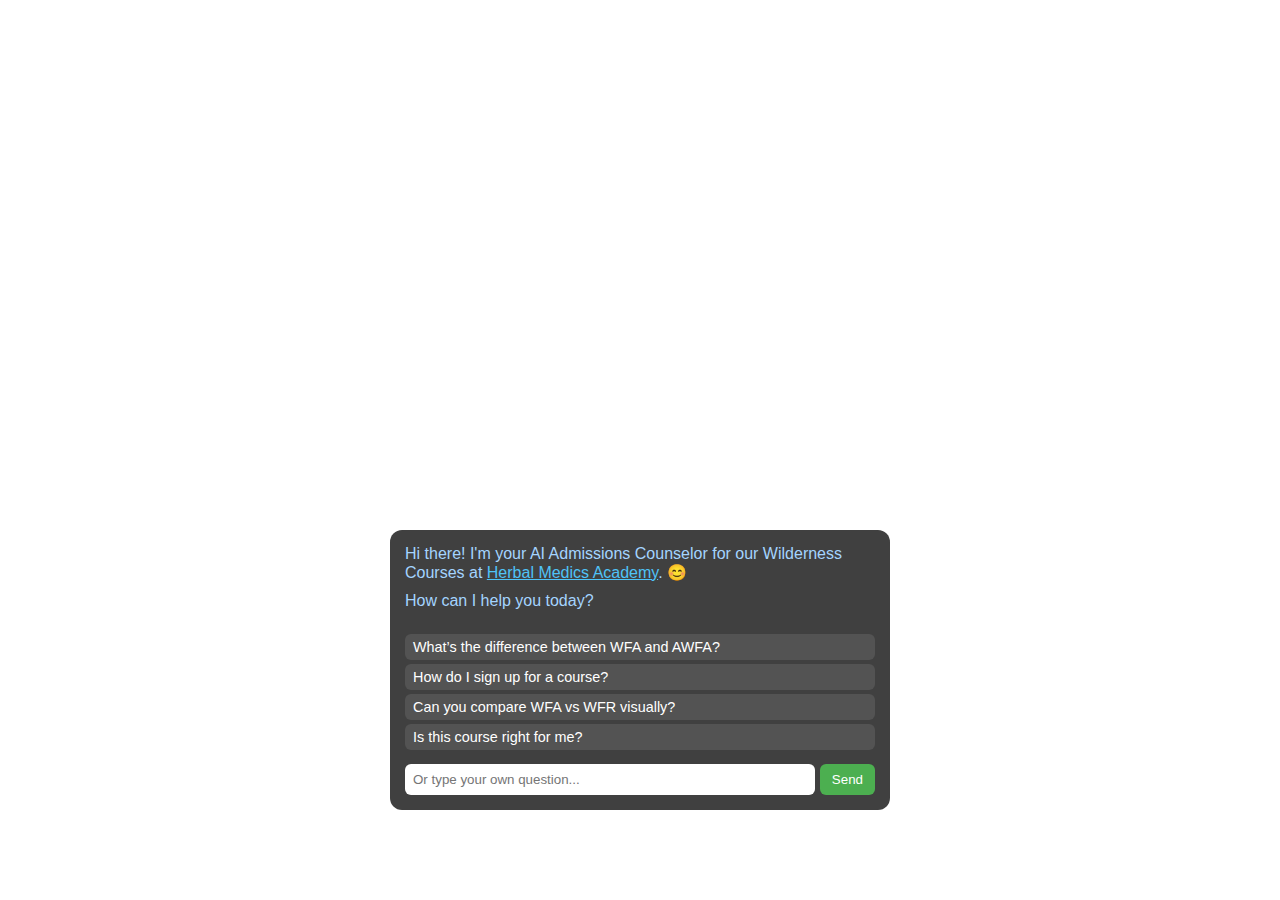
==== pages/austere.htm @ 93fae300 "Add New Pages and Folders" ====
<!DOCTYPE html>
<html lang="en">
<head>
  <meta charset="UTF-8">
  <title>WFA Admissions Counselor</title>
  <meta name="viewport" content="width=device-width, initial-scale=1.0">

  <style>
    * { margin: 0; padding: 0; box-sizing: border-box; }
    html, body { height: 100%; width: 100%; font-family: Arial, sans-serif; overflow: hidden; }

    #page {
      position: relative;
      width: 100vw;
      height: 100vh;
      background-image: url('../images/wfaCampsiteWithAvatar.png');
      background-size: cover;
      background-position: center center;
      background-repeat: no-repeat;
    }

    #aiCharacter {
      position: absolute;
      bottom: 0;
      left: 5%;
      height: 60vh;
      z-index: 1;
    }

    #chatContainer {
      position: absolute;
      bottom: 10%;
      left: 50%;
      transform: translateX(-50%);
      width: 80vw;
      max-width: 500px;
      max-height: 75vh;
      padding: 15px;
      border-radius: 12px;
      background: rgba(0, 0, 0, 0.75);
      color: white;
      display: flex;
      flex-direction: column;
      z-index: 3;
    }

    #chatContainer .ai a {
      color: #4FC3F7;
      text-decoration: underline;
    }

    #chatContainer .ai a:hover {
      color: #81D4FA;
      text-decoration: none;
    }

    #chatLog { flex: 1; overflow-y: auto; margin-bottom: 10px; }
    .message { margin-bottom: 10px; }
    .ai { text-align: left; color: #a4d4ff; }
    .user { text-align: right; color: #d1ffd1; }

    #suggestions { margin-bottom: 10px; }
    .suggestion {
      background: rgba(255, 255, 255, 0.1);
      padding: 5px 8px;
      border-radius: 6px;
      cursor: pointer;
      margin: 4px 0;
      font-size: 0.9rem;
    }
    .suggestion:hover { background: rgba(255, 255, 255, 0.25); }

    #userInputContainer { display: flex; gap: 5px; }
    #userInput {
      flex: 1;
      padding: 8px;
      border: none;
      border-radius: 6px;
    }

    #sendBtn {
      padding: 8px 12px;
      background: #4caf50;
      color: white;
      border: none;
      border-radius: 6px;
      cursor: pointer;
    }

    #sendBtn:hover { background: #45a049; }
  </style>
</head>
<body>

<div id="page">
  <div id="aiAvatar" title="I'm your AI Admissions Counselor!"></div>

  <div id="chatContainer">
    <div id="chatLog">
      <div class="message ai">Hi there! I'm your AI Admissions Counselor for our Wilderness Courses at 
        <a href="https://herbalmedics.academy" target="_blank"> Herbal Medics Academy</a>. 😊</div>
      <div class="message ai">How can I help you today?</div>
    </div>

    <div id="suggestions">
      <div class="suggestion">What’s the difference between WFA and AWFA?</div>
      <div class="suggestion">How do I sign up for a course?</div>
      <div class="suggestion">Can you compare WFA vs WFR visually?</div>
      <div class="suggestion">Is this course right for me?</div>
    </div>

    <div id="userInputContainer">
      <input type="text" id="userInput" placeholder="Or type your own question..." />
      <button id="sendBtn">Send</button>
    </div>
  </div>
</div>

<script>
  const chatLog = document.getElementById('chatLog');
  const userInput = document.getElementById('userInput');
  const sendBtn = document.getElementById('sendBtn');
  const suggestions = document.querySelectorAll('.suggestion');

  const API_URL = 'https://ai-admissions-python-production.up.railway.app/api/query';
  const PERSONA_ID = 'Adam'; // Update as needed

  function addMessage(text, sender) {
    const msg = document.createElement('div');
    msg.className = 'message ' + sender;
    msg.innerText = text;
    chatLog.appendChild(msg);
    chatLog.scrollTop = chatLog.scrollHeight;
  }

  async function handleUserMessage(text) {
    if (!text.trim()) return;

    addMessage(text, 'user');
    userInput.value = '';
    addMessage("Thinking...", 'ai');

    try {
      const response = await fetch(API_URL, {
        method: 'POST',
        headers: { 'Content-Type': 'application/json' },
        body: JSON.stringify({
          query: text,
          persona_id: PERSONA_ID
        })
      });

      const data = await response.json();
      const messages = chatLog.querySelectorAll('.ai');
      if (messages.length > 0) {
        messages[messages.length - 1].remove(); // Remove "Thinking..." line
      }

      if (data.response) {
        addMessage(data.response, 'ai');
      } else {
        addMessage(data.error || "Sorry, something went wrong.", 'ai');
      }
    } catch (err) {
      addMessage("Fetch error: "  + err.message, 'ai');
    }
  }

  sendBtn.addEventListener('click', () => handleUserMessage(userInput.value));
  userInput.addEventListener('keypress', (e) => {
    if (e.key === 'Enter') handleUserMessage(userInput.value);
  });

  suggestions.forEach(suggestion => {
    suggestion.addEventListener('click', () => {
      handleUserMessage(suggestion.textContent);
    });
  });
</script>

</body>
</html>
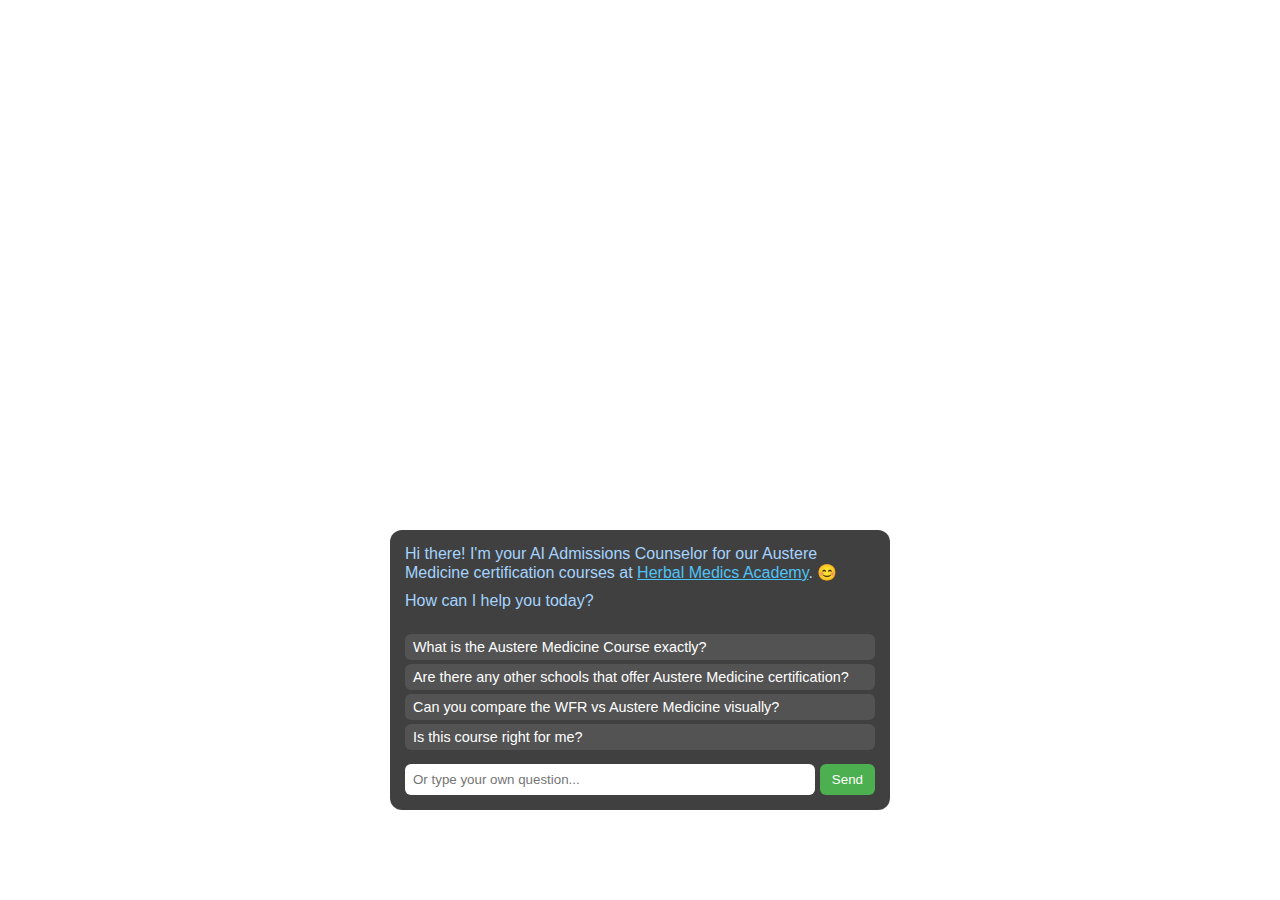
==== commit d6a177cf: "new awfa image and link" ====
--- a/pages/austere.htm
+++ b/pages/austere.htm
@@ -13,7 +13,7 @@
       position: relative;
       width: 100vw;
       height: 100vh;
-      background-image: url('../images/wfaCampsiteWithAvatar.png');
+      background-image: url('../images/austereCampsiteWithAvatar.png');
       background-size: cover;
       background-position: center center;
       background-repeat: no-repeat;
@@ -97,15 +97,15 @@
 
   <div id="chatContainer">
     <div id="chatLog">
-      <div class="message ai">Hi there! I'm your AI Admissions Counselor for our Wilderness Courses at 
+      <div class="message ai">Hi there! I'm your AI Admissions Counselor for our Austere Medicine certification courses at 
         <a href="https://herbalmedics.academy" target="_blank"> Herbal Medics Academy</a>. 😊</div>
       <div class="message ai">How can I help you today?</div>
     </div>
 
     <div id="suggestions">
-      <div class="suggestion">What’s the difference between WFA and AWFA?</div>
-      <div class="suggestion">How do I sign up for a course?</div>
-      <div class="suggestion">Can you compare WFA vs WFR visually?</div>
+      <div class="suggestion">What is the Austere Medicine Course exactly?</div>
+      <div class="suggestion">Are there any other schools that offer Austere Medicine certification?</div>
+      <div class="suggestion">Can you compare the WFR vs Austere Medicine visually?</div>
       <div class="suggestion">Is this course right for me?</div>
     </div>
 
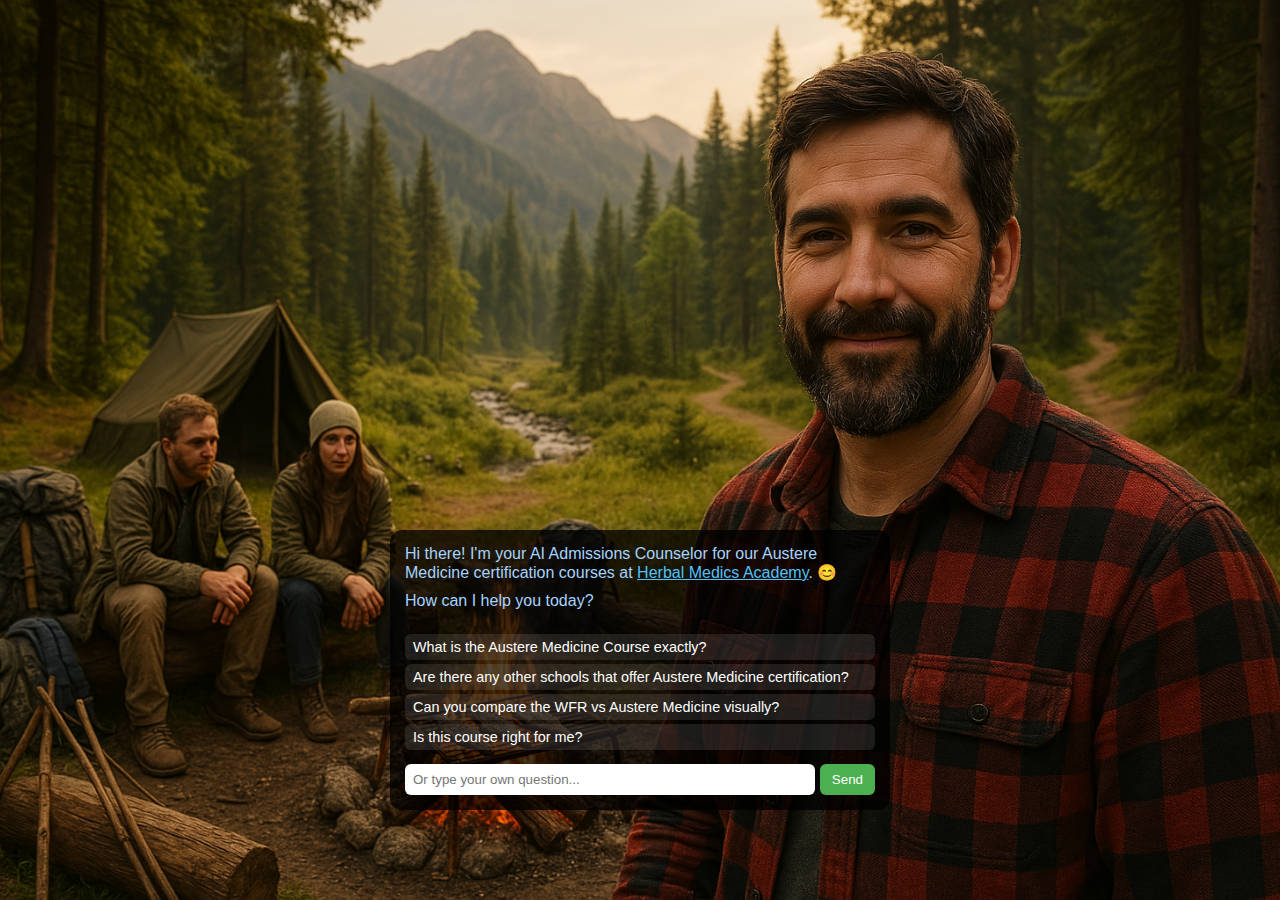
==== commit f8e47cdb: "Added code to delete previous chat first" ====
--- a/pages/austere.htm
+++ b/pages/austere.htm
@@ -156,11 +156,19 @@
         messages[messages.length - 1].remove(); // Remove "Thinking..." line
       }
 
+      // Remove all previous AI messages except the first two (greetings)
+      const allMessages = chatLog.querySelectorAll('.message.ai');
+      allMessages.forEach((msg, index) => {
+        if (index >= 2) msg.remove();
+      });
+
+      // Add the new AI response
       if (data.response) {
         addMessage(data.response, 'ai');
       } else {
         addMessage(data.error || "Sorry, something went wrong.", 'ai');
       }
+
     } catch (err) {
       addMessage("Fetch error: "  + err.message, 'ai');
     }
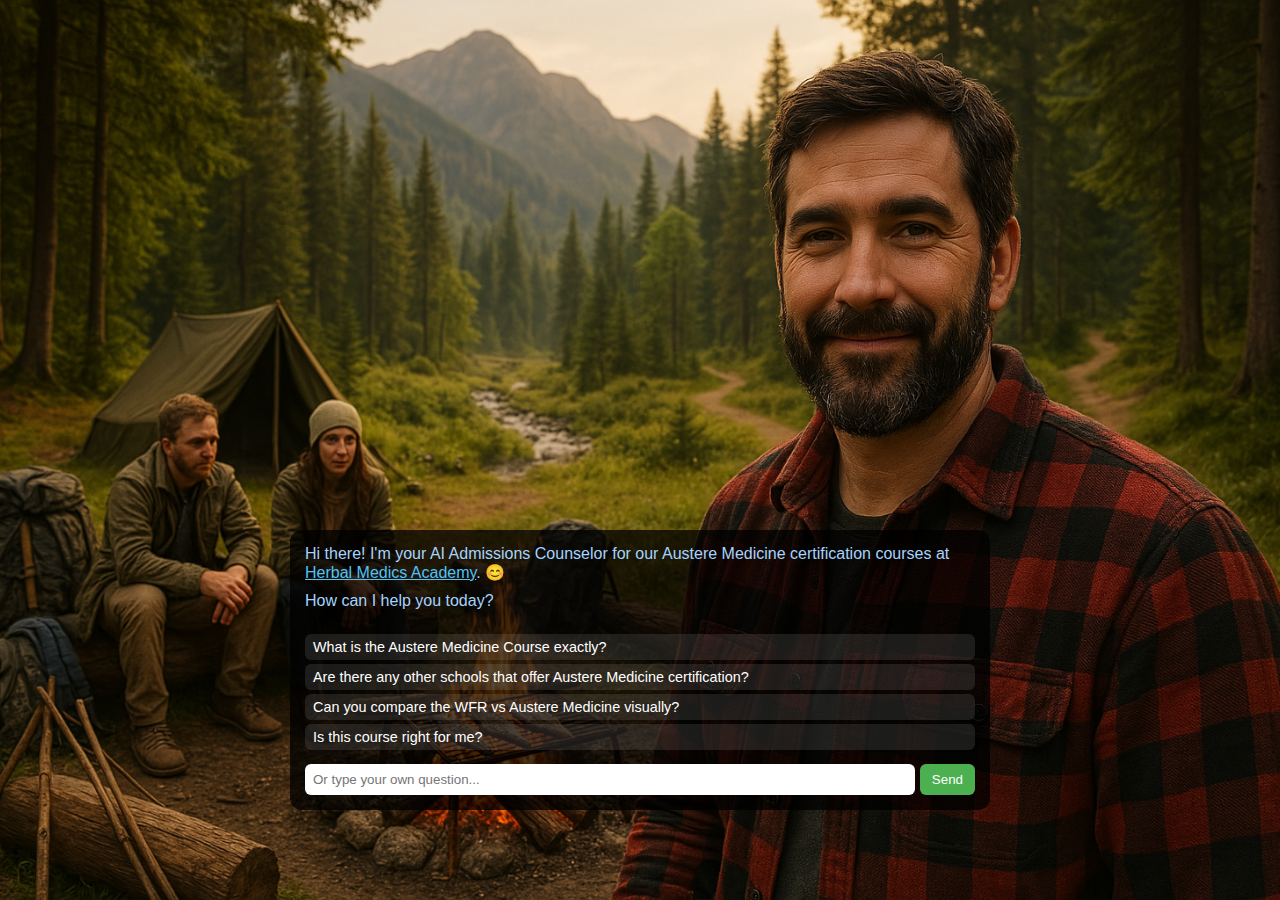
==== commit a9b7a2b0: "Duplicated WFA page changes" ====
--- a/pages/austere.htm
+++ b/pages/austere.htm
@@ -32,8 +32,8 @@
       bottom: 10%;
       left: 50%;
       transform: translateX(-50%);
-      width: 80vw;
-      max-width: 500px;
+      width: 90vw;
+      max-width: 700px;
       max-height: 75vh;
       padding: 15px;
       border-radius: 12px;
@@ -87,6 +87,23 @@
       cursor: pointer;
     }
 
+    .message ul,
+    .message ol {
+      padding-left: 20px;
+      margin-bottom: 10px;
+    }
+
+    .message li {
+      margin-left: 10px;
+      margin-bottom: 4px;
+    }
+
+    .fade-out {
+    opacity: 0;
+    transition: opacity 0.5s ease;
+    }
+
+
     #sendBtn:hover { background: #45a049; }
   </style>
 </head>
@@ -128,51 +145,62 @@
   function addMessage(text, sender) {
     const msg = document.createElement('div');
     msg.className = 'message ' + sender;
-    msg.innerText = text;
+    msg.innerHTML = text;
     chatLog.appendChild(msg);
     chatLog.scrollTop = chatLog.scrollHeight;
   }
 
   async function handleUserMessage(text) {
-    if (!text.trim()) return;
-
-    addMessage(text, 'user');
-    userInput.value = '';
-    addMessage("Thinking...", 'ai');
-
-    try {
-      const response = await fetch(API_URL, {
-        method: 'POST',
-        headers: { 'Content-Type': 'application/json' },
-        body: JSON.stringify({
-          query: text,
-          persona_id: PERSONA_ID
-        })
+  if (!text.trim()) return;
+
+  const keepHistory = document.getElementById('chatHistoryToggle').checked;
+
+  addMessage(text, 'user');
+  userInput.value = '';
+  addMessage("Thinking...", 'ai');
+
+  try {
+    const response = await fetch(API_URL, {
+      method: 'POST',
+      headers: { 'Content-Type': 'application/json' },
+      body: JSON.stringify({
+        query: text,
+        persona_id: PERSONA_ID
+      })
+    });
+
+    const data = await response.json();
+    const messages = chatLog.querySelectorAll('.ai');
+
+    if (messages.length > 0) {
+      messages[messages.length - 1].remove(); // Remove "Thinking..."
+    }
+
+    if (!keepHistory) {
+      const allMessages = chatLog.querySelectorAll('.message.ai, .message.user');
+      allMessages.forEach((msg, index) => {
+        if (index >= 2) {
+          msg.classList.add('fade-out');
+          setTimeout(() => msg.remove(), 500); // Wait for fade to finish
+        }
       });
-
-      const data = await response.json();
-      const messages = chatLog.querySelectorAll('.ai');
-      if (messages.length > 0) {
-        messages[messages.length - 1].remove(); // Remove "Thinking..." line
-      }
-
-      // Remove all previous AI messages except the first two (greetings)
-      const allMessages = chatLog.querySelectorAll('.message.ai');
-      allMessages.forEach((msg, index) => {
-        if (index >= 2) msg.remove();
-      });
-
-      // Add the new AI response
-      if (data.response) {
-        addMessage(data.response, 'ai');
-      } else {
-        addMessage(data.error || "Sorry, something went wrong.", 'ai');
-      }
-
-    } catch (err) {
-      addMessage("Fetch error: "  + err.message, 'ai');
-    }
+    }
+
+    if (data.response) {
+      const newMessage = document.createElement('div');
+      newMessage.className = 'message ai';
+      newMessage.innerHTML = data.response;
+      chatLog.appendChild(newMessage);
+      chatLog.scrollTop = chatLog.scrollHeight;
+    } else {
+      addMessage(data.error || "Sorry, something went wrong.", 'ai');
+    }
+
+  } catch (err) {
+    addMessage("Fetch error: " + err.message, 'ai');
   }
+}
+
 
   sendBtn.addEventListener('click', () => handleUserMessage(userInput.value));
   userInput.addEventListener('keypress', (e) => {
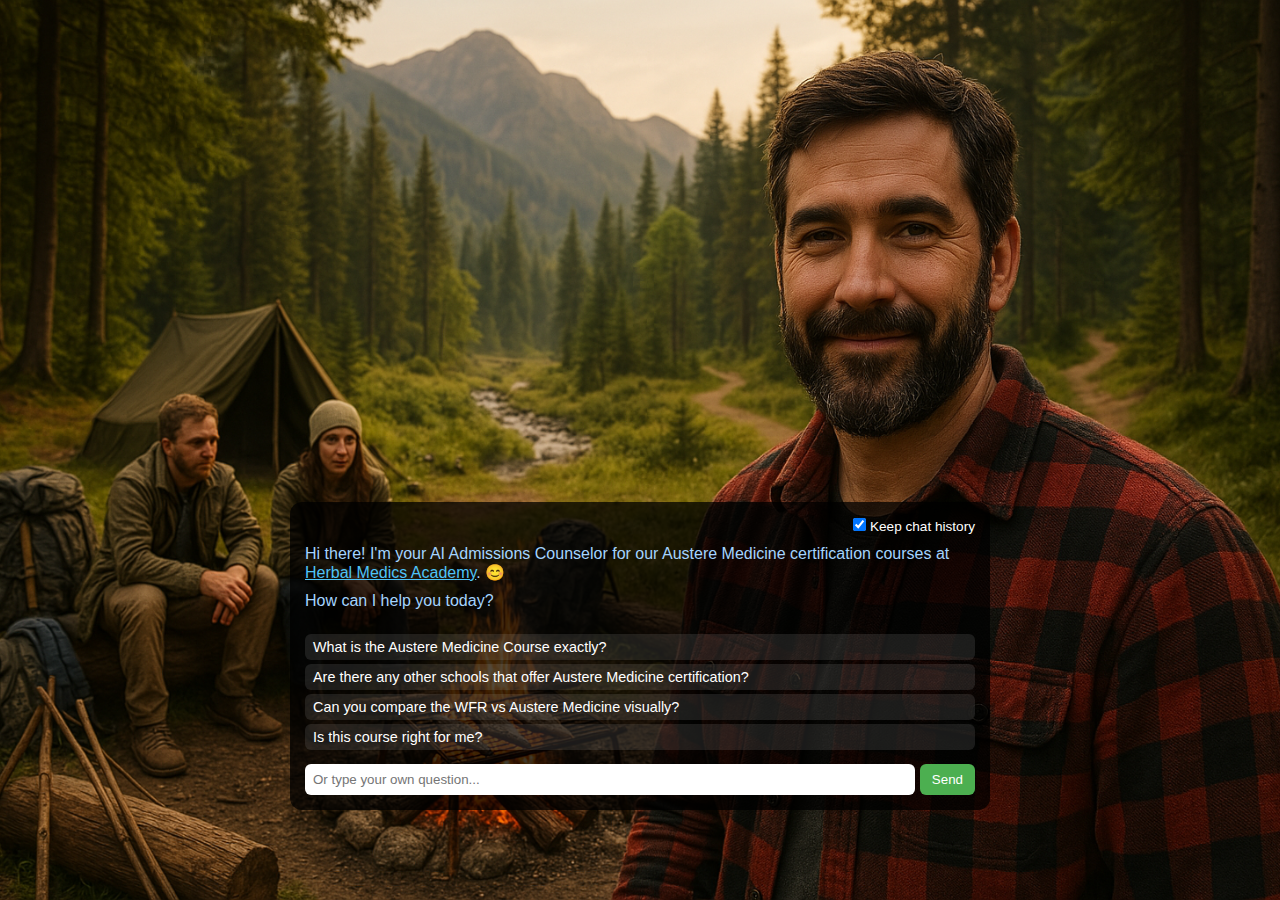
==== commit bc489ee7: "Duplicated WFA page changes - error fix" ====
--- a/pages/austere.htm
+++ b/pages/austere.htm
@@ -2,7 +2,7 @@
 <html lang="en">
 <head>
   <meta charset="UTF-8">
-  <title>WFA Admissions Counselor</title>
+  <title>Austere-Medicine-Program Admissions Counselor</title>
   <meta name="viewport" content="width=device-width, initial-scale=1.0">
 
   <style>
@@ -113,6 +113,13 @@
   <div id="aiAvatar" title="I'm your AI Admissions Counselor!"></div>
 
   <div id="chatContainer">
+    <div style="margin-bottom: 10px; text-align: right;">
+      <label style="font-size: 0.85rem;">
+        <input type="checkbox" id="chatHistoryToggle" checked />
+        Keep chat history
+      </label>
+    </div>
+    
     <div id="chatLog">
       <div class="message ai">Hi there! I'm your AI Admissions Counselor for our Austere Medicine certification courses at 
         <a href="https://herbalmedics.academy" target="_blank"> Herbal Medics Academy</a>. 😊</div>
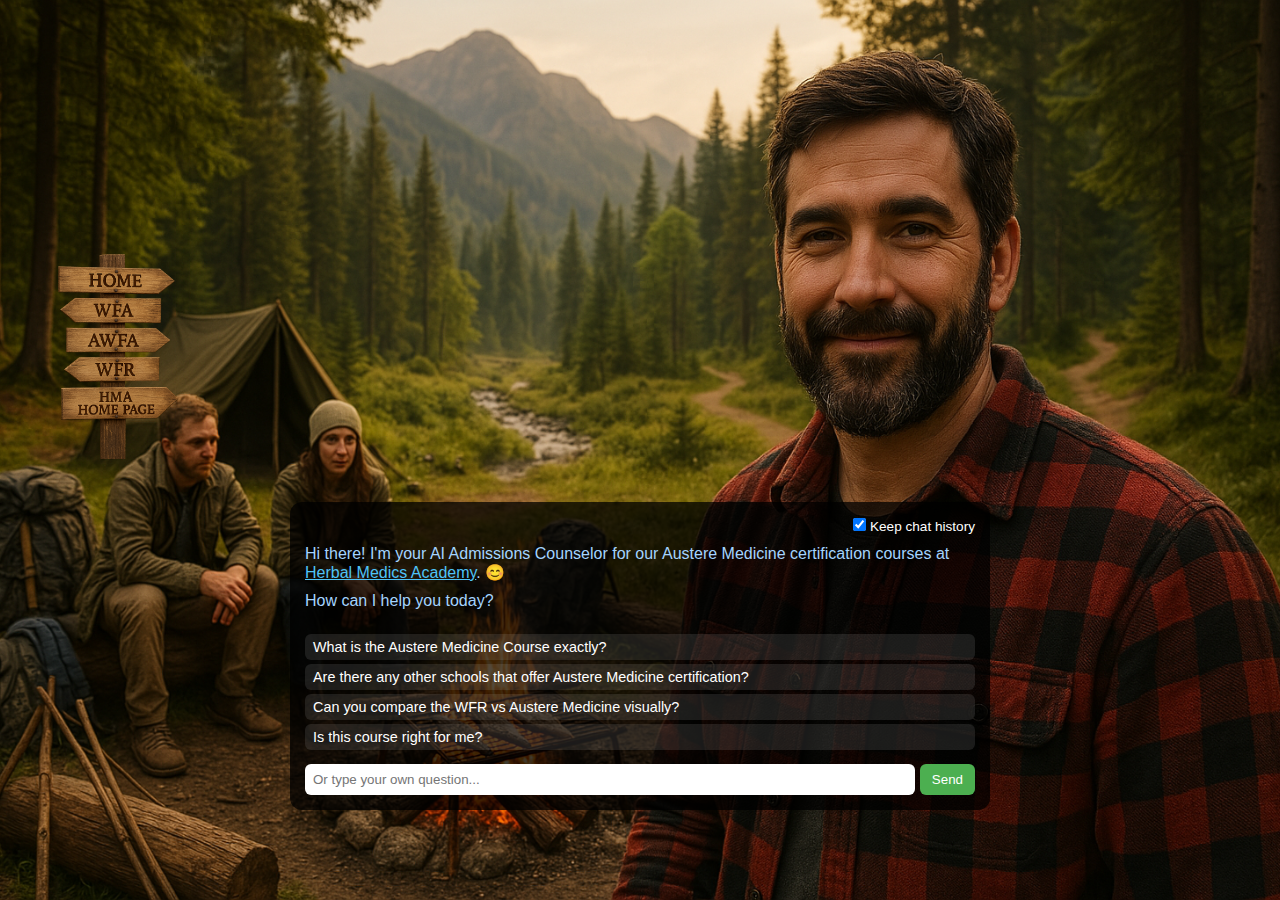
==== commit c05dae1b: "Adding and testing nav5 all pages" ====
--- a/pages/austere.htm
+++ b/pages/austere.htm
@@ -150,12 +150,30 @@
   const PERSONA_ID = 'Adam'; // Update as needed
 
   function addMessage(text, sender) {
-    const msg = document.createElement('div');
-    msg.className = 'message ' + sender;
-    msg.innerHTML = text;
-    chatLog.appendChild(msg);
-    chatLog.scrollTop = chatLog.scrollHeight;
+  const isMobile = window.innerWidth <= 768; // Adjust for your mobile breakpoint
+
+  const msg = document.createElement('div');
+  msg.className = 'message ' + sender;
+
+  if (sender === 'ai' && isMobile) {
+    const details = document.createElement('details');
+    const summary = document.createElement('summary');
+    summary.textContent = "Tap to view answer";
+    details.appendChild(summary);
+
+    const content = document.createElement('div');
+    content.innerHTML = text;
+    details.appendChild(content);
+
+    msg.appendChild(details);
+  } else {
+    msg.innerHTML = text; // Use innerHTML for formatted bullets/tables
   }
+
+  chatLog.appendChild(msg);
+  chatLog.scrollTop = chatLog.scrollHeight;
+}
+
 
   async function handleUserMessage(text) {
   if (!text.trim()) return;
@@ -220,6 +238,16 @@
     });
   });
 </script>
-
+<!-- Trail Sign Navigation -->
+<img src="../images/austere_nav.png" usemap="#trailmap" alt="Trail Sign Navigation"
+     style="position: absolute; top: 26%; right: 85%; width: 150px; z-index: 5;" />
+
+<map name="trailmap">
+  <area shape="rect" coords="10,25,140,60" alt="HOME" href="index.htm">
+  <area shape="rect" coords="10,50,140,100" alt="WFA" href="wfa.htm">
+  <area shape="rect" coords="10,75,140,130" alt="AWFA" href="awfa.htm">
+  <area shape="rect" coords="10,100,140,150" alt="WFR" href="wfr.htm">
+  <area shape="rect" coords="10,120,140,180" alt="HMA" href="https://herbalmedics.academy" target="_blank">
+</map>
 </body>
 </html>
